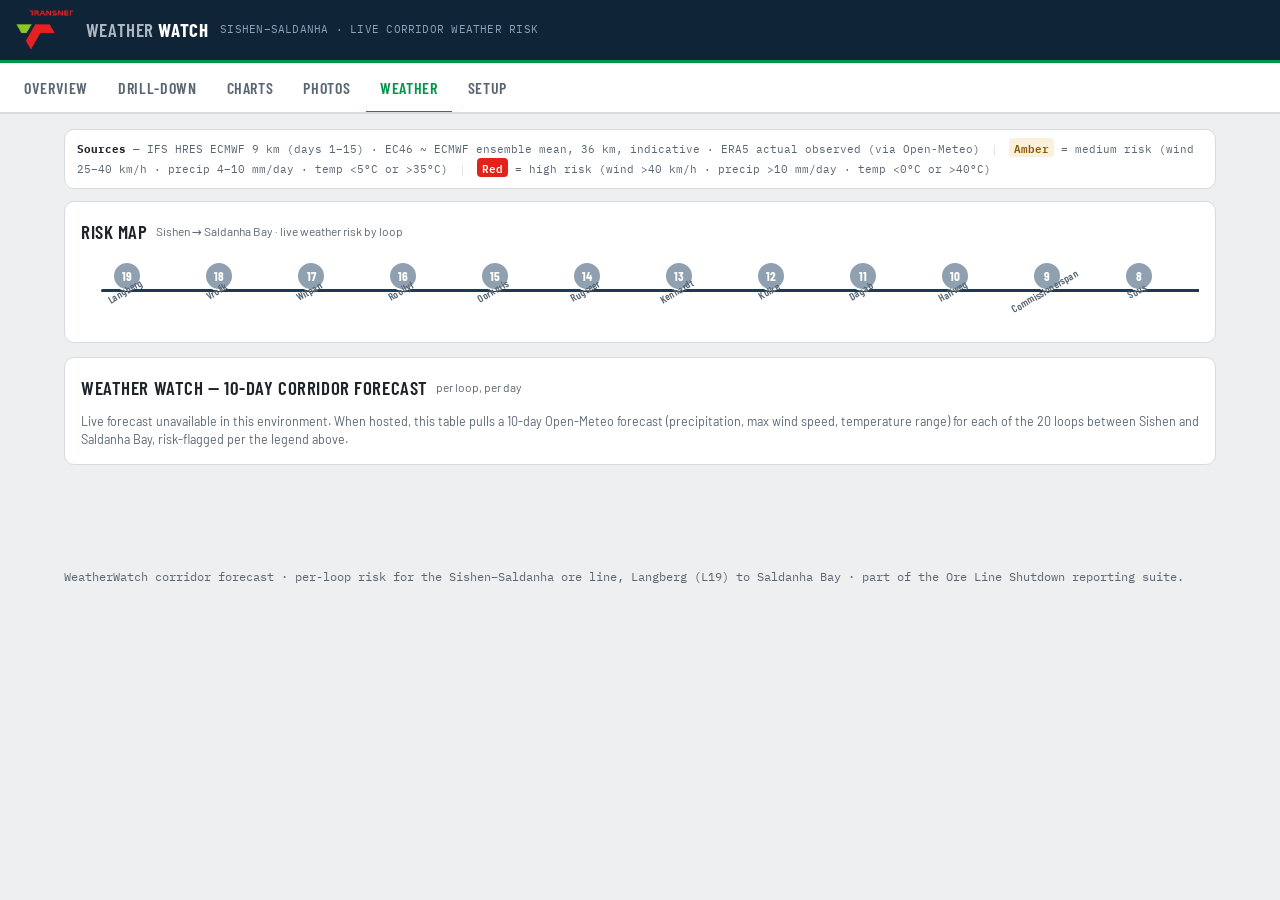
==== weather.html @ 22e1d7fd "Split the WeatherWatch report into its own page and use the real Transnet logo asset - Extract the s" ====
<!DOCTYPE html>
<html lang="en">
<head>
<meta charset="UTF-8">
<meta name="viewport" content="width=device-width, initial-scale=1.0, viewport-fit=cover">
<title>Transnet | WeatherWatch — Sishen–Saldanha Corridor</title>
<link rel="preconnect" href="https://fonts.googleapis.com">
<link href="https://fonts.googleapis.com/css2?family=Barlow+Condensed:wght@500;600;700&family=Barlow:wght@400;500;600;700&family=IBM+Plex+Mono:wght@400;500&display=swap" rel="stylesheet">
<link rel="stylesheet" href="assets/app.css">
</head>
<body>

<div class="appbar">
  <div class="mark">
    <img class="tnlogo" src="assets/transnet-logo.png" alt="Transnet">
    <div class="wordmark">
      <h1>Weather <b>Watch</b></h1>
    </div>
    <span class="sub">SISHEN–SALDANHA · LIVE CORRIDOR WEATHER RISK</span>
  </div>
  <div class="spacer"></div>
</div>

<nav class="tabs" id="tabs">
  <a href="index.html">Overview</a>
  <a href="index.html#drill">Drill-down</a>
  <a href="index.html#charts">Charts</a>
  <a href="index.html#photos">Photos</a>
  <a href="weather.html" class="active">Weather</a>
  <a href="index.html#setup">Setup</a>
</nav>

<main>
  <div id="weatherRoot"></div>
</main>

<footer id="foot">WeatherWatch corridor forecast · per-loop risk for the Sishen–Saldanha ore line, Langberg (L19) to Saldanha Bay · part of the Ore Line Shutdown reporting suite.</footer>

<script>
"use strict";
const $ = s => document.querySelector(s);
const esc = s => String(s==null?'':s).replace(/[&<>"']/g, c => ({'&':'&amp;','<':'&lt;','>':'&gt;','"':'&quot;',"'":'&#39;'}[c]));
const FORECAST_DAYS = 10; // mirrors the shutdown possession window on the main report

/* ---------- Weather — WeatherWatch corridor report (Sishen → Saldanha loops) ---------- */
/* Loop siding positions are interpolated along the corridor alignment for mapping/forecast
   purposes; loop numbering and names follow the WeatherWatch shutdown report. */
const WX_LOOPS=[
  {loop:19, name:'Langberg',         lat:-28.0233, lon:22.6461},
  {loop:18, name:'Vrolik',           lat:-28.2620, lon:22.3079},
  {loop:17, name:'Witpan',           lat:-28.5008, lon:21.9697},
  {loop:16, name:'Rooilyf',          lat:-28.6807, lon:21.5985},
  {loop:15, name:'Oorkruis',         lat:-28.8452, lon:21.2187},
  {loop:14, name:'Rugseer',          lat:-29.0098, lon:20.8388},
  {loop:13, name:'Kenhardt',         lat:-29.1744, lon:20.4590},
  {loop:12, name:'Kolke',            lat:-29.3591, lon:20.0887},
  {loop:11, name:'Dagab',            lat:-29.5475, lon:19.7201},
  {loop:10, name:'Halfweg',          lat:-29.7464, lon:19.3573},
  {loop:9,  name:'Commissionerspan', lat:-29.9608, lon:19.0032},
  {loop:8,  name:'Sous',             lat:-30.1752, lon:18.6491},
  {loop:7,  name:'Abikwa',           lat:-30.3896, lon:18.2950},
  {loop:6,  name:'Kanakies',         lat:-30.6518, lon:18.0524},
  {loop:5,  name:'Saggiesberg',      lat:-31.0561, lon:18.1413},
  {loop:4,  name:'Knersvlakte',      lat:-31.4603, lon:18.2303},
  {loop:3,  name:'Bamboesbaai',      lat:-31.8709, lon:18.2781},
  {loop:2,  name:'Kreefbaai',        lat:-32.2833, lon:18.3142},
  {loop:1,  name:'Dwarskersbos',     lat:-32.6517, lon:18.1486},
  {loop:null, name:'Saldanha Bay', port:true, lat:-33.0117, lon:17.9442},
];
/* Risk thresholds per the WeatherWatch legend:
   Amber (medium) — wind 25–40 km/h · precip 4–10 mm/day · temp <5°C or >35°C
   Red   (high)   — wind >40 km/h  · precip >10 mm/day  · temp <0°C or >40°C   */
function wxRiskLevel(rain, wind, tmin, tmax){
  if(wind>40 || rain>10 || tmin<0 || tmax>40) return 'high';
  if(wind>=25 || rain>=4 || tmin<5 || tmax>35) return 'medium';
  return 'low';
}
const RISK_RANK={low:0, medium:1, high:2};
const RISK_LABEL={low:'Low', medium:'Medium', high:'High'};

async function fetchLoopForecast(loop, days){
  const url=`https://api.open-meteo.com/v1/forecast?latitude=${loop.lat}&longitude=${loop.lon}&daily=temperature_2m_max,temperature_2m_min,precipitation_sum,wind_speed_10m_max&forecast_days=${days}&timezone=Africa%2FJohannesburg`;
  const r=await fetch(url); if(!r.ok) throw new Error('HTTP '+r.status);
  const j=await r.json(); const d=j.daily;
  const rows=d.time.map((t,i)=>{
    const rain=+d.precipitation_sum[i].toFixed(1);
    const wind=Math.round(d.wind_speed_10m_max[i]);
    const tmin=Math.round(d.temperature_2m_min[i]);
    const tmax=Math.round(d.temperature_2m_max[i]);
    return {t, rain, wind, tmin, tmax, level: wxRiskLevel(rain,wind,tmin,tmax)};
  });
  return {loop, dates:d.time, rows};
}

function renderRiskTrack(loopResults){
  return `<div class="risktrack-wrap"><div class="risktrack">${loopResults.map(res=>{
    const l=res.loop;
    let cls='rl-low', label=l.port?'⚓':l.loop;
    if(res.rows){
      const worst=res.rows.reduce((w,r)=>RISK_RANK[r.level]>RISK_RANK[w]?r.level:w,'low');
      cls='rl-'+worst;
    } else cls='';
    if(l.port) cls+=' rl-port';
    return `<div class="rloop ${cls}"><div class="dot">${label}</div><div class="nm">${esc(l.name)}</div></div>`;
  }).join('')}</div></div>`;
}

function renderWxTable(loopResults, dates, days){
  const dayHead1 = dates.map((t,i)=>{
    const dt=new Date(t+'T00:00:00');
    const tag = i<15 ? 'IFS' : 'EC46';
    return `<th colspan="3" class="daygrp">${dt.toLocaleDateString('en-ZA',{weekday:'short',day:'2-digit',month:'short'})} <span style="opacity:.6">${tag}</span></th>`;
  }).join('');
  const dayHead2 = dates.map(()=>`<th class="daygrp">mm</th><th>km/h</th><th>°C range</th>`).join('');
  const bodyRows = loopResults.map(res=>{
    const l=res.loop;
    if(!res.rows){
      return `<tr><td class="loopcell">${l.loop!=null?'L'+l.loop+' ':''}${esc(l.name)}</td>${dates.map(()=>`<td class="daycell">—</td><td class="daycell">—</td><td class="daycell">—</td>`).join('')}<td class="riskcell"><span class="badge b-grey">no data</span></td></tr>`;
    }
    let worst='low';
    const cells=res.rows.map(r=>{
      if(RISK_RANK[r.level]>RISK_RANK[worst]) worst=r.level;
      const cls = r.level==='high'?'red':(r.level==='medium'?'amber':'');
      return `<td class="daycell ${cls}">${r.rain}</td><td class="daycell ${cls}">${r.wind}</td><td class="daycell ${cls}">${r.tmin}–${r.tmax}°</td>`;
    }).join('');
    const riskBadge = worst==='high'?'b-bad':(worst==='medium'?'b-warn':'b-grey');
    return `<tr><td class="loopcell">${l.loop!=null?'L'+l.loop+' ':''}${esc(l.name)}</td>${cells}<td class="riskcell"><span class="badge ${riskBadge}">${RISK_LABEL[worst]}</span></td></tr>`;
  }).join('');
  return `<div class="wxtblwrap"><table class="wx">
    <thead><tr><th class="loopcell" rowspan="2">Loop</th>${dayHead1}<th rowspan="2">Risk</th></tr><tr>${dayHead2}</tr></thead>
    <tbody>${bodyRows}</tbody>
  </table></div>`;
}

async function renderWeather(){
  const el=$('#weatherRoot');
  const days=Math.min(Math.max(FORECAST_DAYS,1),16);
  el.innerHTML=`
    <div class="wxlegend">
      <b>Sources</b> — IFS HRES ECMWF 9 km (days 1–15) · EC46 ~ ECMWF ensemble mean, 36 km, indicative · ERA5 actual observed (via Open-Meteo)
      <span class="sep">|</span>
      <span class="lg-amber">Amber</span> = medium risk (wind 25–40 km/h · precip 4–10 mm/day · temp &lt;5°C or &gt;35°C)
      <span class="sep">|</span>
      <span class="lg-red">Red</span> = high risk (wind &gt;40 km/h · precip &gt;10 mm/day · temp &lt;0°C or &gt;40°C)
    </div>
    <div class="card">
      <h2>Risk map <span class="hint">Sishen → Saldanha Bay · live weather risk by loop</span></h2>
      <div id="wxTrack">${renderRiskTrack(WX_LOOPS.map(l=>({loop:l,rows:null})))}</div>
    </div>
    <div class="card">
      <h2>Weather Watch — ${days}-day corridor forecast <span class="hint">per loop, per day</span></h2>
      <div id="wxTableWrap" class="note">Loading forecast for ${WX_LOOPS.length} loops…</div>
    </div>`;

  const settled = await Promise.allSettled(WX_LOOPS.map(l=>fetchLoopForecast(l, days)));
  const loopResults = settled.map((s,i)=> s.status==='fulfilled'? s.value : {loop:WX_LOOPS[i], rows:null});
  const ok = loopResults.filter(r=>r.rows);

  $('#wxTrack').innerHTML = renderRiskTrack(loopResults);

  if(!ok.length){
    $('#wxTableWrap').innerHTML = `<div class="note">Live forecast unavailable in this environment. When hosted, this table pulls a ${days}-day Open-Meteo forecast (precipitation, max wind speed, temperature range) for each of the ${WX_LOOPS.length} loops between Sishen and Saldanha Bay, risk-flagged per the legend above.</div>`;
    return;
  }
  $('#wxTableWrap').innerHTML = renderWxTable(loopResults, ok[0].dates, days);
}

renderWeather();
</script>
</body>
</html>
---- assets/app.css ----
:root{
  --ore:#00954C;          /* Transnet green */
  --ore-dark:#00723B;
  --tn-red:#E2231A;       /* Transnet red */
  --tn-red-dark:#B71C14;
  --steel:#0F2436;        /* Transnet deep navy header */
  --steel-2:#1C3A52;
  --bg:#EDEFF1;           /* cool platform grey */
  --card:#FFFFFF;
  --line:#D7DBDF;
  --ink:#1D2329;
  --ink-2:#5A6672;
  --good:#1E7D46;
  --warn:#C77D0A;
  --bad:#B3261E;
  --good-bg:#E3F2E9;
  --warn-bg:#FBF0DC;
  --bad-bg:#F9E4E2;
  --radius:10px;
  --disp:'Barlow Condensed', 'Arial Narrow', sans-serif;
  --body:'Barlow', 'Segoe UI', system-ui, sans-serif;
  --mono:'IBM Plex Mono', ui-monospace, Consolas, monospace;
}
*{box-sizing:border-box;margin:0;padding:0}
html{-webkit-text-size-adjust:100%}
body{font-family:var(--body);background:var(--bg);color:var(--ink);font-size:15px;line-height:1.45}
button{font-family:var(--body);cursor:pointer}
input,select,textarea{font-family:var(--body);font-size:14px}
:focus-visible{outline:3px solid var(--ore);outline-offset:2px}
@media (prefers-reduced-motion: reduce){*{transition:none!important;animation:none!important}}

/* ---------- App bar ---------- */
.appbar{background:var(--steel);color:#fff;padding:10px 16px;display:flex;align-items:center;gap:14px;flex-wrap:wrap;position:sticky;top:0;z-index:1000;border-bottom:3px solid var(--ore)}
.appbar .mark{display:flex;align-items:center;gap:12px;min-width:0}
.tnlogo{flex:none;display:block;height:40px;width:auto}
.appbar .wordmark{display:flex;flex-direction:column;gap:1px;min-width:0}
.appbar h1{font-family:var(--disp);font-weight:600;font-size:19px;letter-spacing:.03em;text-transform:uppercase;white-space:nowrap;color:#AEB8C2;line-height:1.1}
.appbar h1 b{color:#fff;font-weight:700}
.appbar .sub{font-family:var(--mono);font-size:11px;color:#8AA3B8;letter-spacing:.02em}
.appbar .spacer{flex:1}
.appbar select{background:var(--steel-2);color:#fff;border:1px solid #2E4E68;border-radius:7px;padding:7px 10px;font-size:13px;font-weight:600}
.appbar .btn-ghost{background:transparent;color:#C9D2DA;border:1px solid #2E4E68;border-radius:7px;padding:7px 12px;font-size:13px;font-weight:600}
.appbar .btn-ghost:hover{background:var(--steel-2);color:#fff}
.rolechip{font-size:11px;font-family:var(--mono);background:var(--ore);color:#fff;border-radius:20px;padding:3px 10px;font-weight:500;white-space:nowrap}
.rolechip.viewonly{background:#4A5F70;color:#fff}

/* ---------- Day strip (track) ---------- */
.daystrip-wrap{background:var(--card);border-bottom:1px solid var(--line);padding:14px 16px 10px;overflow-x:auto}
.daystrip{display:flex;gap:0;min-width:640px;position:relative;padding-top:4px}
.daystrip::before{content:"";position:absolute;left:0;right:0;top:34px;height:3px;background:var(--steel-2);border-radius:2px}
.daystrip::after{content:"";position:absolute;left:0;right:0;top:42px;height:3px;background:var(--steel-2);border-radius:2px}
.sleeper{flex:1;background:none;border:none;padding:0 3px;position:relative;text-align:center}
.sleeper .tie{height:46px;border-radius:4px;background:#C9CFD5;border:2px solid transparent;display:flex;flex-direction:column;align-items:center;justify-content:center;position:relative;transition:transform .12s ease}
.sleeper .tie .d{font-family:var(--disp);font-weight:700;font-size:17px;line-height:1;color:var(--ink)}
.sleeper .tie .dt{font-family:var(--mono);font-size:9.5px;color:var(--ink-2);margin-top:2px}
.sleeper .pct{font-family:var(--mono);font-size:10.5px;margin-top:5px;color:var(--ink-2)}
.sleeper.s-good .tie{background:var(--good-bg);border-color:var(--good)}
.sleeper.s-warn .tie{background:var(--warn-bg);border-color:var(--warn)}
.sleeper.s-bad .tie{background:var(--bad-bg);border-color:var(--bad)}
.sleeper.s-future .tie{background:#F2F4F6;border-color:var(--line)}
.sleeper.active .tie{transform:translateY(-3px);box-shadow:0 3px 0 var(--ore);border-color:var(--ore)}
.sleeper.active .pct{color:var(--ore);font-weight:500}
.daystrip-label{font-family:var(--mono);font-size:11px;color:var(--ink-2);margin-bottom:8px;display:flex;justify-content:space-between;min-width:640px}

/* ---------- Tabs ---------- */
.tabs{display:flex;gap:2px;background:var(--card);border-bottom:2px solid var(--line);padding:0 10px;overflow-x:auto;position:sticky;top:64px;z-index:900}
.tabs button,.tabs a{background:none;border:none;padding:12px 14px;font-family:var(--disp);font-size:16px;font-weight:600;letter-spacing:.04em;text-transform:uppercase;color:var(--ink-2);border-bottom:3px solid transparent;margin-bottom:-2px;white-space:nowrap;text-decoration:none;display:inline-block}
.tabs button.active,.tabs a.active{color:var(--ore);border-bottom-color:var(--ore)}
main{max-width:1180px;margin:0 auto;padding:16px 14px 90px}

/* ---------- Cards & general ---------- */
.card{background:var(--card);border:1px solid var(--line);border-radius:var(--radius);padding:16px;margin-bottom:14px}
.card h2{font-family:var(--disp);font-size:19px;font-weight:600;letter-spacing:.03em;text-transform:uppercase;color:var(--ink);margin-bottom:10px;display:flex;align-items:center;gap:8px;flex-wrap:wrap}
.card h2 .hint{font-family:var(--body);font-size:12px;font-weight:400;text-transform:none;letter-spacing:0;color:var(--ink-2)}
.grid2{display:grid;grid-template-columns:1fr 1fr;gap:14px}
.grid3{display:grid;grid-template-columns:repeat(3,1fr);gap:14px}
@media(max-width:840px){.grid2,.grid3{grid-template-columns:1fr}}
.kfig{font-family:var(--disp);font-size:34px;font-weight:700;line-height:1}
.klab{font-family:var(--mono);font-size:11px;color:var(--ink-2);margin-top:3px}
.progress{height:9px;background:#E4E7EA;border-radius:5px;overflow:hidden;margin-top:8px}
.progress i{display:block;height:100%;background:var(--ore);border-radius:5px}
.badge{display:inline-block;font-family:var(--mono);font-size:10.5px;padding:2px 8px;border-radius:12px;font-weight:500}
.b-good{background:var(--good-bg);color:var(--good)}
.b-warn{background:var(--warn-bg);color:var(--warn)}
.b-bad{background:var(--bad-bg);color:var(--bad)}
.b-grey{background:#E9ECEF;color:var(--ink-2)}
.btn{background:var(--ore);color:#fff;border:none;border-radius:7px;padding:8px 14px;font-weight:600;font-size:13px}
.btn:hover{background:var(--ore-dark)}
.btn.sec{background:#E9ECEF;color:var(--ink)}
.btn.sec:hover{background:#DDE1E5}
.btn.sm{padding:5px 10px;font-size:12px}
.btn.danger{background:var(--bad)}
table.data{width:100%;border-collapse:collapse;font-size:13.5px}
table.data th{font-family:var(--mono);font-size:10.5px;text-transform:uppercase;letter-spacing:.05em;color:var(--ink-2);text-align:left;padding:7px 8px;border-bottom:2px solid var(--line)}
table.data td{padding:7px 8px;border-bottom:1px solid #EDEFF1;vertical-align:middle}
table.data td.num, table.data th.num{text-align:right;font-family:var(--mono);font-size:12.5px}
table.data input[type=number]{width:74px;padding:4px 6px;border:1px solid var(--line);border-radius:5px;font-family:var(--mono);font-size:12.5px;text-align:right}
.tblwrap{overflow-x:auto}

/* ---------- Drill-down ---------- */
.division{border:1px solid var(--line);border-radius:var(--radius);background:var(--card);margin-bottom:12px;overflow:hidden}
.division>header{display:flex;align-items:center;gap:12px;padding:13px 16px;cursor:pointer;user-select:none}
.division>header .odtag{font-family:var(--disp);font-weight:700;font-size:15px;letter-spacing:.05em;color:#fff;border-radius:6px;padding:4px 10px;min-width:58px;text-align:center}
.division>header h3{font-family:var(--disp);font-size:19px;font-weight:600;letter-spacing:.02em;flex:1;min-width:0}
.division>header .mini{font-family:var(--mono);font-size:11.5px;color:var(--ink-2);white-space:nowrap}
.chev{width:22px;height:22px;flex:none;color:var(--ink-2);transition:transform .15s}
.open>header .chev{transform:rotate(90deg)}
.discipline{border-top:1px solid var(--line)}
.discipline>header{display:flex;align-items:center;gap:10px;padding:11px 16px 11px 26px;cursor:pointer;background:#FAFBFC;user-select:none}
.discipline>header h4{font-family:var(--body);font-weight:600;font-size:14.5px;flex:1}
.kpi{border-top:1px dashed var(--line)}
.kpi>header{display:flex;align-items:center;gap:10px;padding:10px 16px 10px 40px;cursor:pointer;user-select:none;flex-wrap:wrap}
.kpi>header .nm{font-size:14px;font-weight:500;flex:1;min-width:160px}
.kpi>header .nm small{display:block;font-family:var(--mono);font-size:10.5px;color:var(--ink-2);font-weight:400}
.kpibody{padding:6px 16px 16px 40px;display:none}
.kpi.open .kpibody{display:block}
.discipline .disc-body{display:none}
.discipline.open .disc-body{display:block}
.division .div-body{display:none}
.division.open .div-body{display:block}
@media(max-width:700px){
  .kpi>header{padding-left:20px}.kpibody{padding-left:14px;padding-right:12px}
  .discipline>header{padding-left:16px}
}
.devnote{background:var(--warn-bg);border-left:3px solid var(--warn);border-radius:0 6px 6px 0;padding:8px 10px;font-size:13px;margin:6px 0}
.devnote b{font-family:var(--mono);font-size:10.5px;text-transform:uppercase;letter-spacing:.04em;display:block;color:var(--warn)}
.devform{display:flex;gap:8px;flex-wrap:wrap;align-items:center;margin-top:8px}
.devform select,.devform input[type=text]{padding:6px 8px;border:1px solid var(--line);border-radius:6px}
.devform input[type=text]{flex:1;min-width:180px}

/* ---------- Photos ---------- */
.photogrid{display:grid;grid-template-columns:repeat(auto-fill,minmax(170px,1fr));gap:12px}
.photocard{border:1px solid var(--line);border-radius:8px;overflow:hidden;background:#fff}
.photocard img{width:100%;height:120px;object-fit:cover;display:block;background:#E4E7EA}
.photocard .meta{padding:7px 9px;font-size:11.5px;color:var(--ink-2)}
.photocard .meta b{color:var(--ink);font-size:12.5px;display:block;font-weight:600}
.photocard .gps{font-family:var(--mono);font-size:10px}
#photomap{height:340px;border-radius:8px;border:1px solid var(--line);z-index:1}

/* ---------- Weather / WeatherWatch ---------- */
.wxlegend{font-family:var(--mono);font-size:11px;color:var(--ink-2);background:var(--card);border:1px solid var(--line);border-radius:var(--radius);padding:9px 12px;margin-bottom:12px;line-height:1.7}
.wxlegend b{color:var(--ink)}
.wxlegend .lg-amber{color:#8A5A00;background:var(--warn-bg);border-radius:4px;padding:0 5px;font-weight:600}
.wxlegend .lg-red{color:#fff;background:var(--tn-red);border-radius:4px;padding:0 5px;font-weight:600}
.wxlegend .sep{color:var(--line);margin:0 4px}

.risktrack-wrap{overflow-x:auto;padding-bottom:4px}
.risktrack{display:flex;min-width:max-content;position:relative;padding-top:6px}
.risktrack::before{content:"";position:absolute;left:20px;right:20px;top:34px;height:3px;background:var(--steel-2);border-radius:2px;z-index:0}
.rloop{flex:none;width:92px;text-align:center;position:relative;z-index:1}
.rloop .dot{width:30px;height:30px;border-radius:50%;background:#8FA0B0;color:#fff;display:flex;align-items:center;justify-content:center;margin:0 auto;font-family:var(--disp);font-weight:700;font-size:13px;border:2px solid var(--card)}
.rloop.rl-low .dot{background:#8FA0B0}
.rloop.rl-medium .dot{background:var(--warn)}
.rloop.rl-high .dot{background:var(--tn-red)}
.rloop.rl-port .dot{background:var(--steel);width:24px;height:24px;font-size:11px}
.rloop .nm{font-family:var(--disp);font-size:10.5px;font-weight:600;letter-spacing:.02em;margin-top:16px;white-space:nowrap;transform:rotate(-30deg);transform-origin:top left;color:var(--ink-2)}

.wxtblwrap{overflow-x:auto}
table.wx{width:100%;border-collapse:collapse;font-size:12px;white-space:nowrap}
table.wx th,table.wx td{padding:5px 7px;border-bottom:1px solid #EDEFF1;border-right:1px solid #F3F5F6;text-align:right}
table.wx th{font-family:var(--mono);font-size:10px;text-transform:uppercase;letter-spacing:.03em;color:var(--ink-2);background:#FAFBFC;position:sticky;top:0}
table.wx td.loopcell,table.wx th.loopcell{text-align:left;position:sticky;left:0;background:#fff;font-weight:600;font-family:var(--disp);letter-spacing:.02em;z-index:2;box-shadow:2px 0 0 var(--line)}
table.wx th.loopcell{background:#FAFBFC;z-index:3}
table.wx td.daycell{font-family:var(--mono)}
table.wx td.amber{background:var(--warn-bg)}
table.wx td.red{background:#FBDBD8}
table.wx .daygrp{text-align:center;border-left:2px solid var(--line)}
table.wx td.riskcell{text-align:center}

/* ---------- Forms / setup ---------- */
.frow{display:flex;gap:10px;flex-wrap:wrap;margin-bottom:10px;align-items:flex-end}
.frow label{display:flex;flex-direction:column;gap:4px;font-size:12px;font-weight:600;color:var(--ink-2)}
.frow input,.frow select{padding:8px 10px;border:1px solid var(--line);border-radius:7px;min-width:120px}
.targetrow{display:flex;gap:5px;flex-wrap:wrap}
.targetrow input{width:58px;min-width:58px;text-align:right;font-family:var(--mono);font-size:12px}
.note{font-size:12.5px;color:var(--ink-2)}
.accessgrid td,.accessgrid th{font-size:12.5px}
.pill{font-family:var(--mono);font-size:10.5px;border-radius:10px;padding:2px 8px}
.pill.edit{background:var(--good-bg);color:var(--good)}
.pill.view{background:#E9ECEF;color:var(--ink-2)}
.pill.none{background:var(--bad-bg);color:var(--bad)}

/* chart builder */
.chartctl{display:flex;gap:10px;flex-wrap:wrap;align-items:flex-end;margin-bottom:12px}
.chartctl label{display:flex;flex-direction:column;gap:4px;font-size:12px;font-weight:600;color:var(--ink-2)}
.chartctl select{padding:8px 10px;border:1px solid var(--line);border-radius:7px}
.chartbox{position:relative;height:340px}
@media(max-width:700px){.chartbox{height:280px}}

.toast{position:fixed;bottom:18px;left:50%;transform:translateX(-50%);background:var(--steel);color:#fff;padding:10px 18px;border-radius:8px;font-size:13.5px;z-index:2000;display:none;max-width:90vw}
.offline-note{background:var(--warn-bg);border:1px solid var(--warn);color:#5E3B02;border-radius:8px;padding:10px 12px;font-size:13px;margin-bottom:12px;display:none}
footer{max-width:1180px;margin:0 auto;padding:0 14px 30px;font-size:11.5px;color:var(--ink-2);font-family:var(--mono)}
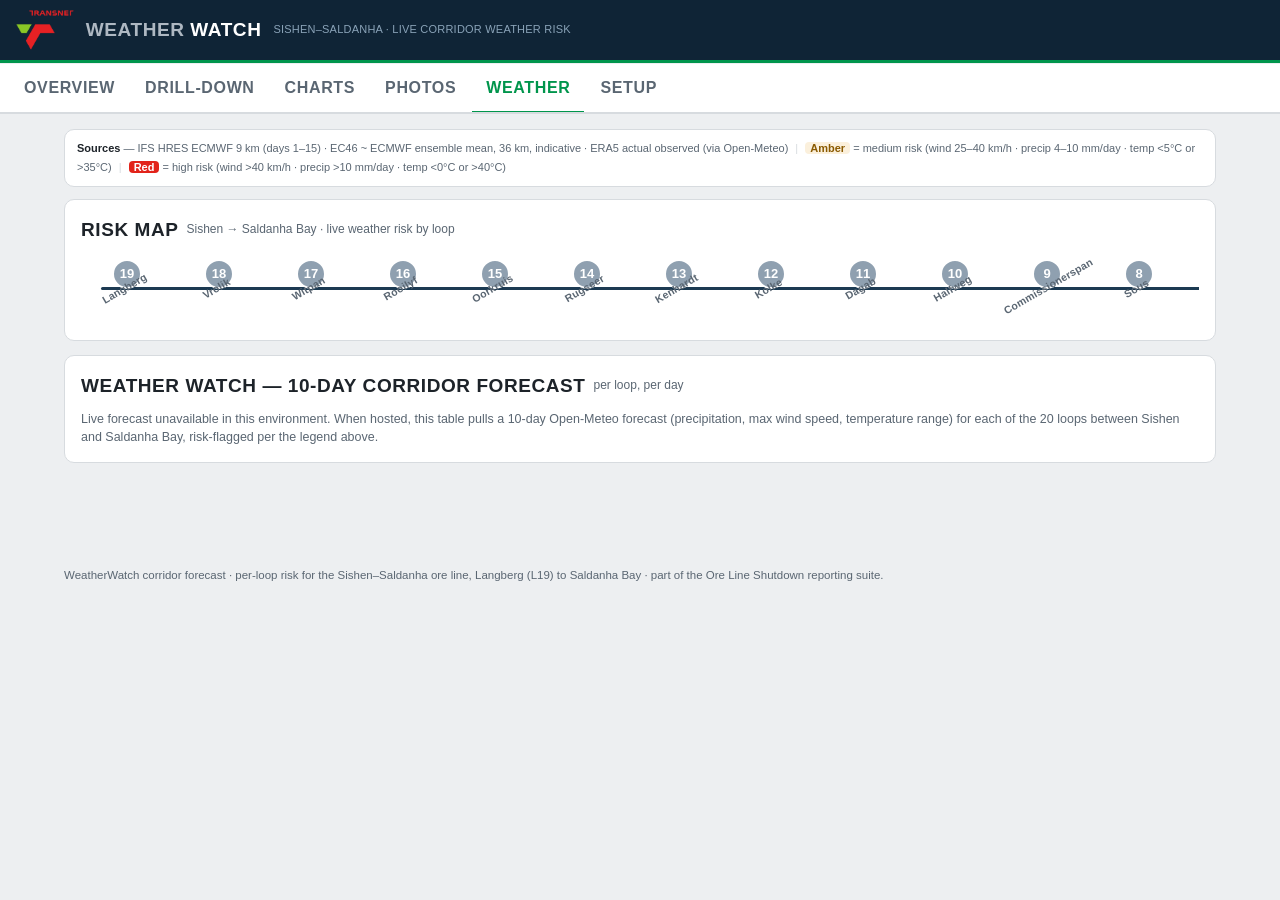
==== commit 42a7458c: "Switch all fonts to Tahoma Replace the Barlow/IBM Plex Mono Google Fonts stack with Tahoma across th" ====
--- a/weather.html
+++ b/weather.html
@@ -4,8 +4,6 @@
 <meta charset="UTF-8">
 <meta name="viewport" content="width=device-width, initial-scale=1.0, viewport-fit=cover">
 <title>Transnet | WeatherWatch — Sishen–Saldanha Corridor</title>
-<link rel="preconnect" href="https://fonts.googleapis.com">
-<link href="https://fonts.googleapis.com/css2?family=Barlow+Condensed:wght@500;600;700&family=Barlow:wght@400;500;600;700&family=IBM+Plex+Mono:wght@400;500&display=swap" rel="stylesheet">
 <link rel="stylesheet" href="assets/app.css">
 </head>
 <body>
--- a/assets/app.css
+++ b/assets/app.css
@@ -17,9 +17,9 @@
   --warn-bg:#FBF0DC;
   --bad-bg:#F9E4E2;
   --radius:10px;
-  --disp:'Barlow Condensed', 'Arial Narrow', sans-serif;
-  --body:'Barlow', 'Segoe UI', system-ui, sans-serif;
-  --mono:'IBM Plex Mono', ui-monospace, Consolas, monospace;
+  --disp:Tahoma, Geneva, sans-serif;
+  --body:Tahoma, Geneva, sans-serif;
+  --mono:Tahoma, Geneva, sans-serif;
 }
 *{box-sizing:border-box;margin:0;padding:0}
 html{-webkit-text-size-adjust:100%}
@@ -190,3 +190,10 @@
 .toast{position:fixed;bottom:18px;left:50%;transform:translateX(-50%);background:var(--steel);color:#fff;padding:10px 18px;border-radius:8px;font-size:13.5px;z-index:2000;display:none;max-width:90vw}
 .offline-note{background:var(--warn-bg);border:1px solid var(--warn);color:#5E3B02;border-radius:8px;padding:10px 12px;font-size:13px;margin-bottom:12px;display:none}
 footer{max-width:1180px;margin:0 auto;padding:0 14px 30px;font-size:11.5px;color:var(--ink-2);font-family:var(--mono)}
+footer a{color:inherit}
+
+/* ---------- Auth ---------- */
+.modal-backdrop{position:fixed;inset:0;background:rgba(15,36,54,.55);display:flex;align-items:center;justify-content:center;z-index:3000;padding:16px}
+.modal{width:100%;max-width:360px}
+.modal h2{font-family:var(--disp);font-size:19px;font-weight:600;letter-spacing:.03em;text-transform:uppercase;margin-bottom:14px}
+.authchip{font-family:var(--mono);font-size:11.5px;color:#C9D2DA;margin-right:6px}
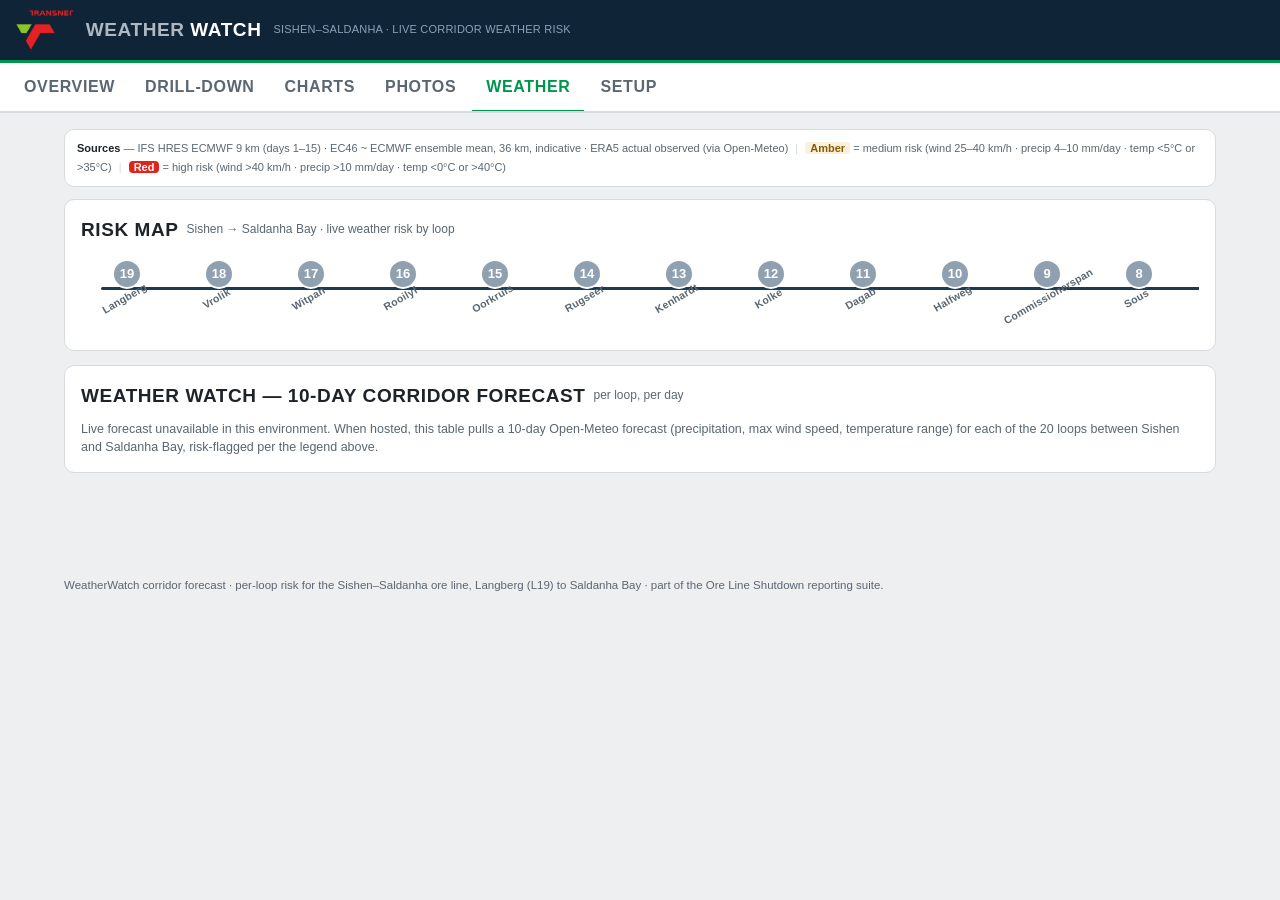
==== commit 8a1064b8: "Fix header staying in place on mobile, and weather label overlap The tabs bar's sticky offset was a " ====
--- a/weather.html
+++ b/weather.html
@@ -164,6 +164,19 @@
 }
 
 renderWeather();
+
+/* Tabs' sticky offset must match the appbar's *actual* rendered height —
+   it can wrap on narrow screens, so a hardcoded px value would leave the
+   tabs bar stuck underneath/behind it instead of right below it. */
+function syncAppbarHeight(){
+  const bar = document.querySelector('.appbar'); if(!bar) return;
+  document.documentElement.style.setProperty('--appbar-h', bar.offsetHeight+'px');
+}
+syncAppbarHeight();
+window.addEventListener('resize', ()=>{
+  clearTimeout(window.__appbarResizeT);
+  window.__appbarResizeT = setTimeout(syncAppbarHeight, 120);
+});
 </script>
 </body>
 </html>
--- a/assets/app.css
+++ b/assets/app.css
@@ -17,13 +17,13 @@
   --warn-bg:#FBF0DC;
   --bad-bg:#F9E4E2;
   --radius:10px;
-  --disp:Tahoma, Geneva, sans-serif;
-  --body:Tahoma, Geneva, sans-serif;
-  --mono:Tahoma, Geneva, sans-serif;
+  --disp:'Segoe UI Semibold', 'Segoe UI', sans-serif;
+  --body:'Segoe UI', sans-serif;
+  --mono:'Segoe UI', sans-serif;
 }
 *{box-sizing:border-box;margin:0;padding:0}
 html{-webkit-text-size-adjust:100%}
-body{font-family:var(--body);background:var(--bg);color:var(--ink);font-size:15px;line-height:1.45}
+body{font-family:var(--body);background:var(--bg);color:var(--ink);font-size:12pt;line-height:1.45}
 button{font-family:var(--body);cursor:pointer}
 input,select,textarea{font-family:var(--body);font-size:14px}
 :focus-visible{outline:3px solid var(--ore);outline-offset:2px}
@@ -38,6 +38,10 @@
 .appbar h1 b{color:#fff;font-weight:700}
 .appbar .sub{font-family:var(--mono);font-size:11px;color:#8AA3B8;letter-spacing:.02em}
 .appbar .spacer{flex:1}
+@media(max-width:480px){
+  .appbar .mark{flex-wrap:wrap}
+  .appbar .sub{flex-basis:100%;margin-top:2px}
+}
 .appbar select{background:var(--steel-2);color:#fff;border:1px solid #2E4E68;border-radius:7px;padding:7px 10px;font-size:13px;font-weight:600}
 .appbar .btn-ghost{background:transparent;color:#C9D2DA;border:1px solid #2E4E68;border-radius:7px;padding:7px 12px;font-size:13px;font-weight:600}
 .appbar .btn-ghost:hover{background:var(--steel-2);color:#fff}
@@ -63,7 +67,7 @@
 .daystrip-label{font-family:var(--mono);font-size:11px;color:var(--ink-2);margin-bottom:8px;display:flex;justify-content:space-between;min-width:640px}
 
 /* ---------- Tabs ---------- */
-.tabs{display:flex;gap:2px;background:var(--card);border-bottom:2px solid var(--line);padding:0 10px;overflow-x:auto;position:sticky;top:64px;z-index:900}
+.tabs{display:flex;gap:2px;background:var(--card);border-bottom:2px solid var(--line);padding:0 10px;overflow-x:auto;position:sticky;top:var(--appbar-h, 64px);z-index:900}
 .tabs button,.tabs a{background:none;border:none;padding:12px 14px;font-family:var(--disp);font-size:16px;font-weight:600;letter-spacing:.04em;text-transform:uppercase;color:var(--ink-2);border-bottom:3px solid transparent;margin-bottom:-2px;white-space:nowrap;text-decoration:none;display:inline-block}
 .tabs button.active,.tabs a.active{color:var(--ore);border-bottom-color:var(--ore)}
 main{max-width:1180px;margin:0 auto;padding:16px 14px 90px}
@@ -153,7 +157,7 @@
 .rloop.rl-medium .dot{background:var(--warn)}
 .rloop.rl-high .dot{background:var(--tn-red)}
 .rloop.rl-port .dot{background:var(--steel);width:24px;height:24px;font-size:11px}
-.rloop .nm{font-family:var(--disp);font-size:10.5px;font-weight:600;letter-spacing:.02em;margin-top:16px;white-space:nowrap;transform:rotate(-30deg);transform-origin:top left;color:var(--ink-2)}
+.rloop .nm{font-family:var(--disp);font-size:10.5px;font-weight:600;letter-spacing:.02em;margin-top:26px;white-space:nowrap;transform:rotate(-30deg);transform-origin:top left;color:var(--ink-2)}
 
 .wxtblwrap{overflow-x:auto}
 table.wx{width:100%;border-collapse:collapse;font-size:12px;white-space:nowrap}
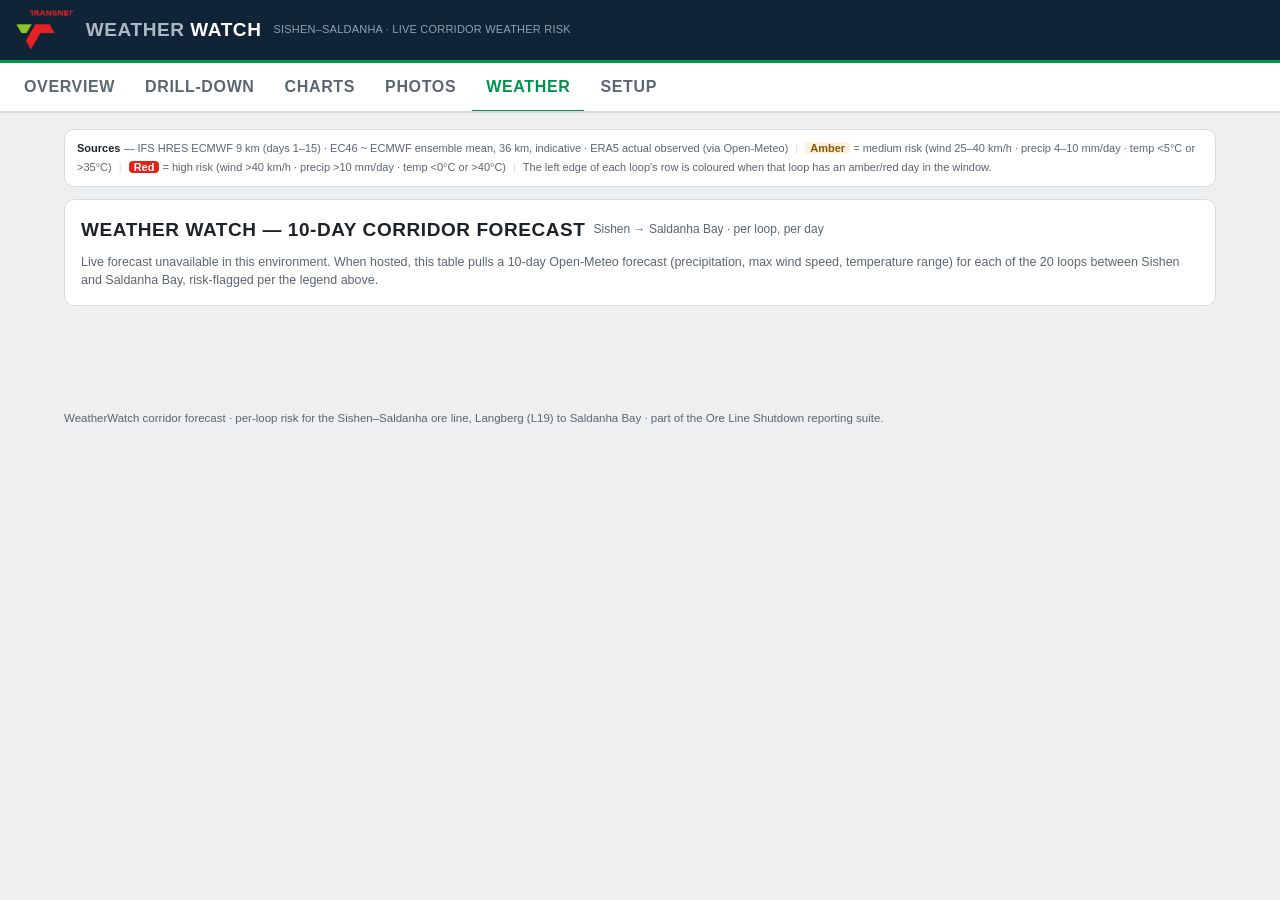
==== commit b1782d14: "Polish WeatherWatch table readability, add last-updated to Drill-down KPIs WeatherWatch: - Remove th" ====
--- a/weather.html
+++ b/weather.html
@@ -90,26 +90,13 @@
   return {loop, dates:d.time, rows};
 }
 
-function renderRiskTrack(loopResults){
-  return `<div class="risktrack-wrap"><div class="risktrack">${loopResults.map(res=>{
-    const l=res.loop;
-    let cls='rl-low', label=l.port?'⚓':l.loop;
-    if(res.rows){
-      const worst=res.rows.reduce((w,r)=>RISK_RANK[r.level]>RISK_RANK[w]?r.level:w,'low');
-      cls='rl-'+worst;
-    } else cls='';
-    if(l.port) cls+=' rl-port';
-    return `<div class="rloop ${cls}"><div class="dot">${label}</div><div class="nm">${esc(l.name)}</div></div>`;
-  }).join('')}</div></div>`;
-}
-
 function renderWxTable(loopResults, dates, days){
   const dayHead1 = dates.map((t,i)=>{
     const dt=new Date(t+'T00:00:00');
     const tag = i<15 ? 'IFS' : 'EC46';
-    return `<th colspan="3" class="daygrp">${dt.toLocaleDateString('en-ZA',{weekday:'short',day:'2-digit',month:'short'})} <span style="opacity:.6">${tag}</span></th>`;
+    return `<th colspan="3" class="daygrp daylabel">${dt.toLocaleDateString('en-ZA',{weekday:'short',day:'2-digit',month:'short'})} <span style="opacity:.6">${tag}</span></th>`;
   }).join('');
-  const dayHead2 = dates.map(()=>`<th class="daygrp">mm</th><th>km/h</th><th>°C range</th>`).join('');
+  const dayHead2 = dates.map(()=>`<th class="daygrp metric-mm">mm</th><th class="metric-wind">km/h</th><th class="metric-temp">°C range</th>`).join('');
   const bodyRows = loopResults.map(res=>{
     const l=res.loop;
     if(!res.rows){
@@ -119,10 +106,11 @@
     const cells=res.rows.map(r=>{
       if(RISK_RANK[r.level]>RISK_RANK[worst]) worst=r.level;
       const cls = r.level==='high'?'red':(r.level==='medium'?'amber':'');
-      return `<td class="daycell ${cls}">${r.rain}</td><td class="daycell ${cls}">${r.wind}</td><td class="daycell ${cls}">${r.tmin}–${r.tmax}°</td>`;
+      return `<td class="daycell metric-mm ${cls}">${r.rain}</td><td class="daycell metric-wind ${cls}">${r.wind}</td><td class="daycell metric-temp ${cls}">${r.tmin}–${r.tmax}°</td>`;
     }).join('');
     const riskBadge = worst==='high'?'b-bad':(worst==='medium'?'b-warn':'b-grey');
-    return `<tr><td class="loopcell">${l.loop!=null?'L'+l.loop+' ':''}${esc(l.name)}</td>${cells}<td class="riskcell"><span class="badge ${riskBadge}">${RISK_LABEL[worst]}</span></td></tr>`;
+    const loopRiskCls = worst==='high'?'risk-high':(worst==='medium'?'risk-medium':'');
+    return `<tr><td class="loopcell ${loopRiskCls}">${l.loop!=null?'L'+l.loop+' ':''}${esc(l.name)}</td>${cells}<td class="riskcell"><span class="badge ${riskBadge}">${RISK_LABEL[worst]}</span></td></tr>`;
   }).join('');
   return `<div class="wxtblwrap"><table class="wx">
     <thead><tr><th class="loopcell" rowspan="2">Loop</th>${dayHead1}<th rowspan="2">Risk</th></tr><tr>${dayHead2}</tr></thead>
@@ -140,21 +128,17 @@
       <span class="lg-amber">Amber</span> = medium risk (wind 25–40 km/h · precip 4–10 mm/day · temp &lt;5°C or &gt;35°C)
       <span class="sep">|</span>
       <span class="lg-red">Red</span> = high risk (wind &gt;40 km/h · precip &gt;10 mm/day · temp &lt;0°C or &gt;40°C)
+      <span class="sep">|</span>
+      The left edge of each loop's row is coloured when that loop has an amber/red day in the window.
     </div>
     <div class="card">
-      <h2>Risk map <span class="hint">Sishen → Saldanha Bay · live weather risk by loop</span></h2>
-      <div id="wxTrack">${renderRiskTrack(WX_LOOPS.map(l=>({loop:l,rows:null})))}</div>
-    </div>
-    <div class="card">
-      <h2>Weather Watch — ${days}-day corridor forecast <span class="hint">per loop, per day</span></h2>
+      <h2>Weather Watch — ${days}-day corridor forecast <span class="hint">Sishen → Saldanha Bay · per loop, per day</span></h2>
       <div id="wxTableWrap" class="note">Loading forecast for ${WX_LOOPS.length} loops…</div>
     </div>`;
 
   const settled = await Promise.allSettled(WX_LOOPS.map(l=>fetchLoopForecast(l, days)));
   const loopResults = settled.map((s,i)=> s.status==='fulfilled'? s.value : {loop:WX_LOOPS[i], rows:null});
   const ok = loopResults.filter(r=>r.rows);
-
-  $('#wxTrack').innerHTML = renderRiskTrack(loopResults);
 
   if(!ok.length){
     $('#wxTableWrap').innerHTML = `<div class="note">Live forecast unavailable in this environment. When hosted, this table pulls a ${days}-day Open-Meteo forecast (precipitation, max wind speed, temperature range) for each of the ${WX_LOOPS.length} loops between Sishen and Saldanha Bay, risk-flagged per the legend above.</div>`;
--- a/assets/app.css
+++ b/assets/app.css
@@ -116,6 +116,7 @@
 .kpi>header{display:flex;align-items:center;gap:10px;padding:10px 16px 10px 40px;cursor:pointer;user-select:none;flex-wrap:wrap}
 .kpi>header .nm{font-size:14px;font-weight:500;flex:1;min-width:160px}
 .kpi>header .nm small{display:block;font-family:var(--mono);font-size:10.5px;color:var(--ink-2);font-weight:400}
+.updated-tag{font-family:var(--mono);font-size:10.5px;font-weight:400;color:var(--ink-2)}
 .kpibody{padding:6px 16px 16px 40px;display:none}
 .kpi.open .kpibody{display:block}
 .discipline .disc-body{display:none}
@@ -148,27 +149,22 @@
 .wxlegend .lg-red{color:#fff;background:var(--tn-red);border-radius:4px;padding:0 5px;font-weight:600}
 .wxlegend .sep{color:var(--line);margin:0 4px}
 
-.risktrack-wrap{overflow-x:auto;padding-bottom:4px}
-.risktrack{display:flex;min-width:max-content;position:relative;padding-top:6px}
-.risktrack::before{content:"";position:absolute;left:20px;right:20px;top:34px;height:3px;background:var(--steel-2);border-radius:2px;z-index:0}
-.rloop{flex:none;width:92px;text-align:center;position:relative;z-index:1}
-.rloop .dot{width:30px;height:30px;border-radius:50%;background:#8FA0B0;color:#fff;display:flex;align-items:center;justify-content:center;margin:0 auto;font-family:var(--disp);font-weight:700;font-size:13px;border:2px solid var(--card)}
-.rloop.rl-low .dot{background:#8FA0B0}
-.rloop.rl-medium .dot{background:var(--warn)}
-.rloop.rl-high .dot{background:var(--tn-red)}
-.rloop.rl-port .dot{background:var(--steel);width:24px;height:24px;font-size:11px}
-.rloop .nm{font-family:var(--disp);font-size:10.5px;font-weight:600;letter-spacing:.02em;margin-top:26px;white-space:nowrap;transform:rotate(-30deg);transform-origin:top left;color:var(--ink-2)}
-
 .wxtblwrap{overflow-x:auto}
 table.wx{width:100%;border-collapse:collapse;font-size:12px;white-space:nowrap}
-table.wx th,table.wx td{padding:5px 7px;border-bottom:1px solid #EDEFF1;border-right:1px solid #F3F5F6;text-align:right}
+table.wx th,table.wx td{padding:6px 8px;border-bottom:1px solid #EDEFF1;border-right:1px solid #F3F5F6;text-align:right}
 table.wx th{font-family:var(--mono);font-size:10px;text-transform:uppercase;letter-spacing:.03em;color:var(--ink-2);background:#FAFBFC;position:sticky;top:0}
-table.wx td.loopcell,table.wx th.loopcell{text-align:left;position:sticky;left:0;background:#fff;font-weight:600;font-family:var(--disp);letter-spacing:.02em;z-index:2;box-shadow:2px 0 0 var(--line)}
+table.wx th.daylabel{font-size:11px;font-weight:700;color:var(--ink);background:#F1F3F5}
+table.wx td.loopcell,table.wx th.loopcell{text-align:left;position:sticky;left:0;background:#fff;font-weight:600;font-family:var(--disp);letter-spacing:.02em;z-index:2;box-shadow:2px 0 0 var(--line);border-left:4px solid transparent}
 table.wx th.loopcell{background:#FAFBFC;z-index:3}
+table.wx td.loopcell.risk-medium{border-left-color:var(--warn)}
+table.wx td.loopcell.risk-high{border-left-color:var(--tn-red)}
 table.wx td.daycell{font-family:var(--mono)}
+table.wx .metric-mm{color:#2F6FA8}
+table.wx .metric-wind{color:#0F7A6E}
+table.wx .metric-temp{color:#7A4F9E}
 table.wx td.amber{background:var(--warn-bg)}
 table.wx td.red{background:#FBDBD8}
-table.wx .daygrp{text-align:center;border-left:2px solid var(--line)}
+table.wx .daygrp{text-align:center;border-left:3px solid #AEB8C2}
 table.wx td.riskcell{text-align:center}
 
 /* ---------- Forms / setup ---------- */
